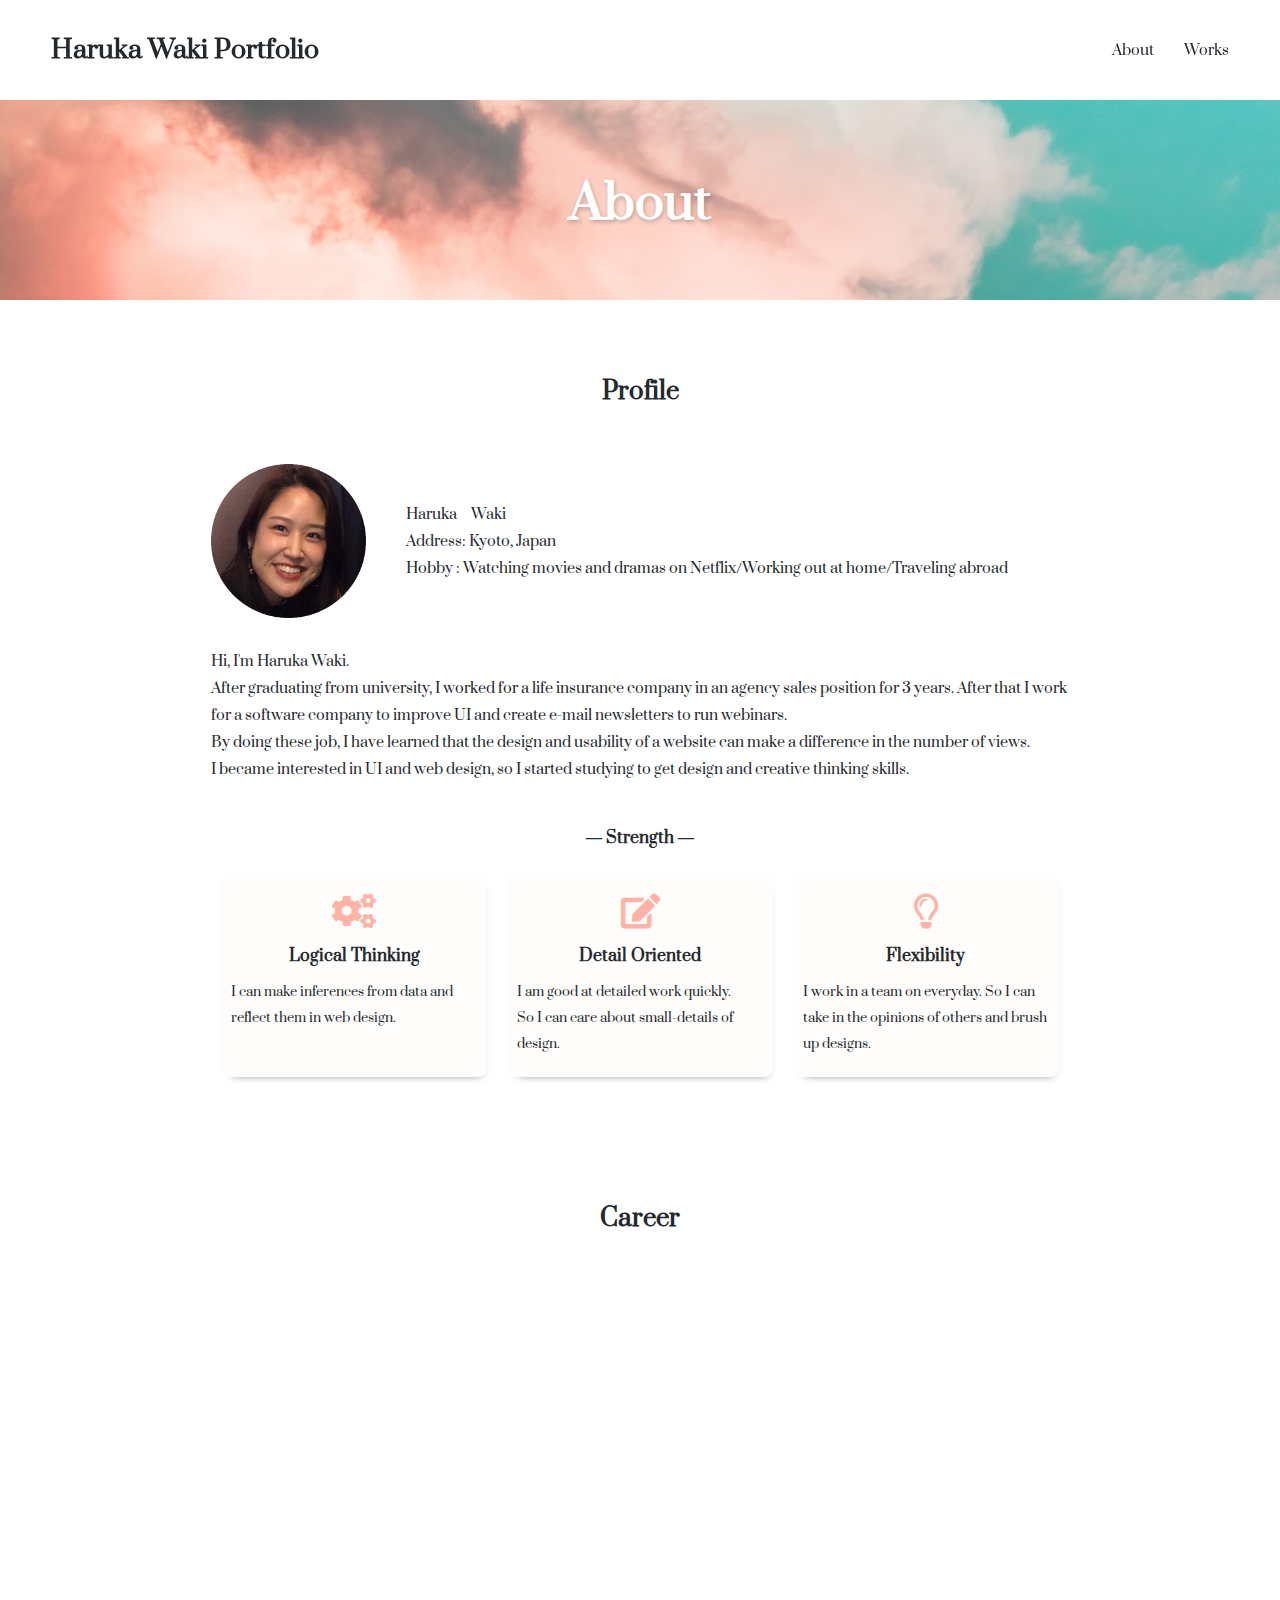
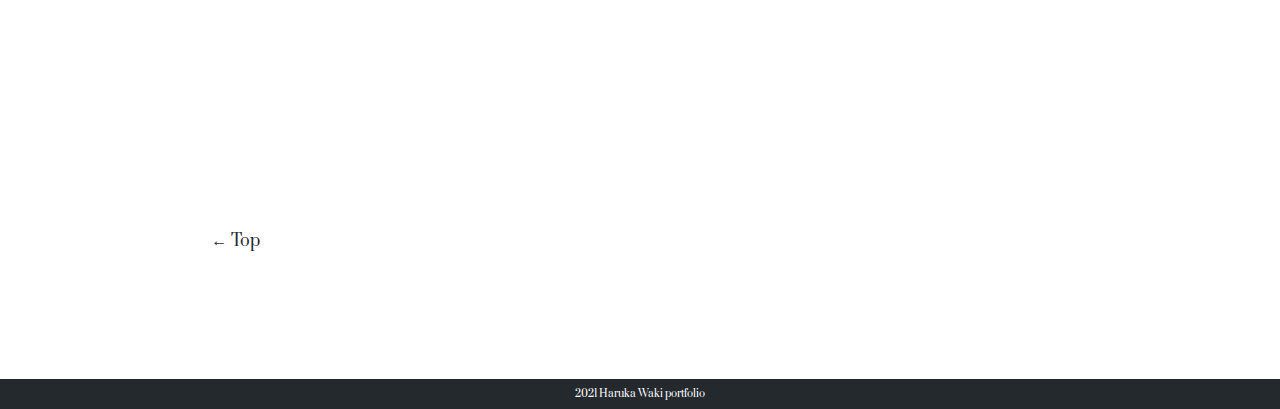
==== linkpage/about.html @ 8c644d42 "Add files via upload" ====
<!DOCTYPE html>
<html lang="ja" dir="ltr">
  <head>
    <meta charset="utf-8">
    <meta name="viewport" content="width=device-width, initial-scale=1.0, maximum-scale=1.0, minimum-scale=1.0">
    <link rel="stylesheet" href="../css/reset.css">
    <link rel="stylesheet" href="../css/works.css">
    <link rel="icon" type="image/x-icon" href="../portfolio/favicon.png">
    <link href="https://use.fontawesome.com/releases/v5.15.3/css/all.css" rel="stylesheet">
    <link href="https://fonts.googleapis.com/css2?family=Prata&display=swap" rel="stylesheet">
    <title>About - Haruka waki Portfolio</title>
  </head>
  <body>
    <header>
      <div class="head">
        <a href="../index.html" class="logo"><h1>Haruka Waki Portfolio</h1></a>
        <ul class="nav">
          <li><a href="about.html">About</a></li>
          <li><a href="../index.html#worksLink">Works</a></li>
        </ul>
      </div>
      <div id="drawerToggle">
        <span></span>
        <span></span>
        <span></span>
      </div>
      <ul class="spNav">
        <li><a href="about.html">About</a></li>
        <li><a href="../index.html#worksLink">Works</a></li>
      </ul>
      <div class="blackBg"></div>
    </header>
    <main>
      <div class="aboutBack"></div>
      <h1 class="subPageTitle">About</h1>
      <section>
        <h2>Profile</h2>
        <div class="profile">
          <img src="../portfolio/myphoto.png" alt="プロフィール写真">
          <div class="profList">
            <p>Haruka　Waki</p>
            <p>Address: Kyoto, Japan</p>
            <p>Hobby : Watching movies and dramas on Netflix/Working out at home/Traveling abroad</p>
          </div>
        </div>
        <div class="pofText">
          <p>Hi, I'm Haruka Waki.
          <br>After graduating from university, I worked for a life insurance company in an agency sales position for 3 years. After that I work for a software company to improve UI and create e-mail newsletters to run webinars.
          <br>By doing these job, I have learned that the design and usability of a website can make a difference in the number of views.
          <br>I became interested in UI and web design, so I started studying to get design and creative thinking skills. </p>
        </div>
        <div class="skills">
          <h3>― Strength ―</h3>
          <div class="skillList">
            <div class="skillDetail">
              <div class="skillIcon">
                <i class="fas fa-cogs"></i>
              </div>
              <h4>Logical Thinking</h4>
              <p>I can make inferences from data and reflect them in web design.</p>
            </div>
            <div class="skillDetail">
              <div class="skillIcon">
                <i class="fas fa-edit"></i>
              </div>
              <h4>Detail Oriented</h4>
              <p>I am good at detailed work quickly.<br>So I can care about small-details of design.</p>
            </div>
            <div class="skillDetail">
                <div class="skillIcon">
                  <i class="far fa-lightbulb"></i>
                </div>
              <h4>Flexibility</h4>
              <p>I work in a team on everyday. So I can take in the opinions of others and brush up designs.</p>
            </div>
          </div>
        </div>
      </section>
      <section>
        <h2>Career</h2>
        <dl class="carreer">
          <dt>Apr. 2016</dt>
          <dd>
            <span>Joined a life insurance company after graduating from university</span>
            <p>Worked for 3 years, experienced sales administration and agency sales.</p>
          </dd>
          <dt>Jul. 2019</dt>
          <dd>
            <span>Moved to a software company and was in charge of sales promotion planning.</span>
            <p>
              I improved the UI and created an e-mail newsletter to run webinars.
              <br>By these experience, I became interested in UI and web design.
            </p>
          </dd>
          <dt>Sep. 2020</dt>
          <dd>
            <span>Took web design classes at online school.</span>
            <p>I started studying to get design and creative thinking skills.
               <br>I completed it in about 2 months and continue to study by myself.</p>
          </dd>
          <dt>Apr. 2021</dt>
          <dd>
            <span>Transferred to a group company.</span>
            <p>I' still in the same charge now.</p>
          </dd>
        </dl>
      </section>
      <section>
        <a class="topBtn" href="../index.html">← Top</a>
      </section>
    </main>
    <footer>
      <p>2021 Haruka Waki portfolio</p>
    </footer>
    <script src = "../js/jquery-3.5.1.min.js"></script>
    <script src="../js/portfolio.js"></script>
  </body>
</html>
---- css/works.css ----
html {
  font-family: 'Prata', serif;
}

a {
  text-decoration: none;
}

li {
  list-style: none;
}

header {
  padding-bottom: 100px;
}

.head {
  height: 100px;
  box-sizing: border-box;
  margin: 0 auto;
  padding: 0 4%;
  width: 100%;
  display: flex;
  justify-content: space-between;
  align-items: center;
  color: #24292e;
  background-color: rgba(255,255,255,0.8);
  position: fixed;
  z-index: 1;
}

.logo {
  font-size: 25px;
  color: #24292e;
  animation: fadeIn 2s ease 0.2s 1 normal;
}

.topText {
  position: absolute;
  top: 40%;
  left: 10%;
  padding: 49px;
  color: #ffffff;
  text-shadow: 1px 2px 4px rgb(36,41,46,0.3);
  animation: fadeIn 2s ease 0.2s 1 normal;
}

@keyframes fadeIn {
0% {
  opacity: 0;
  transform: translate(0, 15px);
}
100% {
  opacity: 1;
}
}

.topText p {
  font-size: 50px;
}

.topText span {
  font-size: 20px;
}

.nav a {
  color: #24292e;
  font-size: 14.4px;
}

.nav a:hover {
  transition: all 0.2s ease;
  color: #FFCBBC;
  /* opacity: 0.8; */
}

.nav li {
  margin-left: 30px;
}

.nav {
  display: flex;
  align-items: center;
  animation: fadeIn 2s ease 0.2s 1 normal;
}

.spNav {
  background-color: rgba(255,255,255,1);
  box-sizing: border-box;
  position: fixed;
  top: 0;
  right: -100%;
  z-index: 2;
  width: 62%;
  height: 100vh;
  padding-top: 100px;
  transition: right 0.7s;
}

.spNav.sideOpen {
  right: 0;
}

.spNav a {
  color: #24292e;
  display: block;
  text-align: center;
  padding-bottom: 30px;
}

.blackBg {
  position: fixed;
  left: 0;
  top: 0;
  width: 100vw;
  height: 100vh;
  z-index: 1;
  background-color: #000000;
  opacity: 0;
  visibility: hidden;
  transition: all .6s;
}


.blackBg.sideOpen {
  opacity: 0.6;
  visibility: visible;
}

.mainVisual {
  background-image: url(../portfolio/mainvisual-pc.jpg);
  width: 100%;
  max-width: 1920px;
  height: calc(100vh - 220px);
  margin-bottom: 80px;
  background-size: cover;
  background-position: center;
  background-repeat: no-repeat;
  background-attachment: fixed;
}

section {
  max-width: 960px;
  box-sizing: border-box;
  padding: 0 4%;
  margin: 0 auto 130px;
  color: #24292e;
}

section ul {
  font-size: 14.4px;
}

section p {
  font-size: 14.4px;
  line-height: 27px;
}

section dl {
  font-size: 14.4px;
}

section h2 {
  font-size: 24px;
  text-align: center;
  margin-bottom: 60px;
}

.worksSubTitle {
  font-size: 17px;
  padding-bottom: 27px;
  text-align: center;
}

.uiMemo {
  text-align: center;
  padding-bottom: 40px;
}

.name {
  text-align: center;
}

.profile {
  margin-bottom: 30px;
  display: flex;
  align-items: center;
}

.profile img {
  width: 18%;
  padding-right: 40px;
}

.profText p {
  padding-bottom: 20px;
}

h3 {
  text-align: center;
  padding: 47px 0 27px;
}

.skillList {
  display: flex;
  box-sizing: border-box;
}

.skillIcon {
  text-align: center;
  padding-top: 20px;
}

.skillDetail {
  background-color: rgba(255, 239, 213, 0.1);
  box-shadow: 3px 7px 8px -9px rgba(0,0,0,0.6);
  border-radius: 8px;
  padding: 0 10px 20px;
  margin: 0 10px;
  flex: 1;
}

.skillDetail h4 {
  text-align: center;
  padding: 20px 0 15px;
}

.skillDetail p {
  font-size: 13px;
  line-height: 2;
}

i {
  color: #FFB3A6;
  font-size: 35px;
}


.btn {
  text-align: center;
  margin-top: 100px;
}

.btn a {
  color: #24292e;
  border: solid 1px;
  border-radius: 50px;
  padding: 4px 20px;
  font-size: 14.4px;
}

.btn a:hover {
  transition: all 2s ease;
  background-image: url(../portfolio/btn.jpg);
  background-size: cover;
  opacity: 0.8;

  background-repeat: no-repeat;
  background-position: bottom;
}

.worksSubTitle {
  padding: 15px 0 26px;
  font-size: 16px;
}

.imgList {
  display: flex;
  flex-wrap: wrap;
  justify-content: space-between;
}

.imgList li {
  width: 31%;
  margin-bottom: 23px;
  position: relative;
}

.imgList img {
  width: 100%;
}

.imgUiList {
  display: flex;
  flex-wrap: wrap;
  justify-content: center;
}

.imgUiList li {
  width: 31%;
  margin-bottom: 23px;
  position: relative;
}

.imgUiList img {
  width: 100%;
}

.imgList img:hover {
  opacity: 0.5;
  transition:	all 0.5s ease;
}

.imgUiList img:hover {
  opacity: 0.5;
  transition:	all 0.5s ease;
}

.topBtn {
  color: #24292e;
}

.topBtn:hover {
  opacity: 0.8;
}

footer {
  background-color: #24292e;
  padding: 10px 20px;
  font-size: 10px;
  color: #ffffff;
  text-align: center;
}

/* ここからAboutページのCSS */
.aboutBack {
  background-image: url(../portfolio/textback.jpg);
  width: 100%;
  max-width: 1920px;
  height: 200px;
  margin-bottom: 80px;
  background-size: cover;
  background-position-y: -389px;
  background-repeat: no-repeat;
  background-attachment: fixed;
  position: relative;
}

.subPageTitle {
  color: #ffffff;
  font-size: 48px;
  text-align: center;
  position: absolute;
  top: 180px;
  left: 0;
  right: 0;
  margin: auto;
  text-shadow: 1px 2px 4px rgb(36,41,46,0.3);
}

.carreer {
  display: flex;
  flex-wrap: wrap;
}

.carreer dt {
  width: 15%;
  position: relative;
  opacity: 0;
  transition: all 2s ease;
}

.carreer dt::before {
  content: "";
  width: 15px;
  height: 15px;
  display: block;
  background-color: #FFB3A6;
  border-radius: 50px;
  position: absolute;
  top: 0;
  left: 94%;
}

.carreer dd {
  width: 84%;
  padding: 0 0 35px 48px;
  margin-top: 15px;
  border-left: solid 1px rgba(36,41,46,0.5);
  box-sizing: border-box;
  opacity: 0;
  transition: all 2s ease;
}

.carreer p {
  line-height: 19px;
  padding-top: 10px;
  font-size: 13px;
}

/* ここからWorksページのcss */

.detailBack {
  background-image: url(../portfolio/textback.jpg);
  width: 100%;
  max-width: 1920px;
  height: 200px;
  margin-bottom: 80px;
  background-size: cover;
  background-position-y: -217px;
  background-repeat: no-repeat;
  background-attachment: fixed;
  position: relative;
}

.worksImg {
  margin: auto;
}

.worksImg Img {
  width: 100%;
}

.detail {
  margin: 35px auto;
  display: flex;
  justify-content: space-between;
  flex-wrap: wrap;
}

.detail dt {
  width: 25%;
}

.detail dd {
  width: 70%;
  padding-bottom: 20px;
}

.detail a {
  color: #24292e;
}

.detail span {
  margin-right: 5px;
}

.detail2 {
  margin: 70px auto 0;
  display: flex;
  justify-content: space-between;
  flex-wrap: wrap;
}

.detail2 dt {
  width: 25%;
}

.detail2 dd {
  width: 70%;
  padding-bottom: 20px;
}

.probrem {
  display: flex;
  flex-wrap: wrap;
}

.probrem li:nth-child(odd) {
  width: 5%;
}

.probrem li:nth-child(even) {
  width: 95%;
}

.white::before {
  content: "";
  display: inline-block;
  width: 15px;
  height: 15px;
  border: solid 1px rgba(36,41,46,0.7);
  background-color: #ffffff;
}

.green::before {
  content: "";
  display: inline-block;
  width: 15px;
  height: 15px;
  border: solid 1px #194923;
  background-color: #194923;
}

.mustard::before {
  content: "";
  display: inline-block;
  width: 15px;
  height: 15px;
  border: solid 1px #ca9e45;
  background-color: #ca9e45;
}

.black {
  content: "";
  display: inline-block;
  width: 15px;
  height: 15px;
  border: solid 1px #000000;
  background-color: #000000;
}

.orange {
  content: "";
  display: inline-block;
  width: 15px;
  height: 15px;
  border: solid 1px #f74e19;
  background-color: #f74e19;
}

.brown {
  content: "";
  display: inline-block;
  width: 15px;
  height: 15px;
  border: solid 1px #664433;
  background-color: #664433;
}

.yellow {
  content: "";
  display: inline-block;
  width: 15px;
  height: 15px;
  border: solid 1px #ffc107;
  background-color: #ffc107;
}

.pink {
  content: "";
  display: inline-block;
  width: 15px;
  height: 15px;
  border: solid 1px #E8CDCD;
  background-color: #E8CDCD;
}

.blue {
  content: "";
  display: inline-block;
  width: 15px;
  height: 15px;
  border: solid 1px #006be0;
  background-color: #006be0;
}

.gray {
  content: "";
  display: inline-block;
  width: 15px;
  height: 15px;
  border: solid 1px #f2f5f7;
  background-color: #f2f5f7;
}

.skyblue {
  content: "";
  display: inline-block;
  width: 15px;
  height: 15px;
  border: solid 1px #71B3C3;
  background-color: #71B3C3;
}

.pageImg {
  margin: auto;
}

.pageImg Img {
  width: 100%;
}



/* ここからタブレット画面の場合 */
@media screen and (max-width:768px), screen and (max-device-width: 1024px) {

  .mainVisual {
    background-attachment: scroll;
  }

  .aboutBack {
    background-attachment: scroll;
    background-position: bottom;
  }

  .detailBack {
    background-attachment: scroll;
    background-position: center;
  }


}

/* ここからスマホ画面 */
@media screen and (max-width:600px) {

 h1 {
    font-size: 17px;
  }

  header {
    padding-bottom: 80px;
  }

  .head {
    height: 80px;
  }

  .topText {
    font-size: 45px;
    top: 35%;
    left: -4%;
  }

  .nav {
    display: none;
  }

  section ul {
    font-size: 13px;
  }

  section p {
    font-size: 13px;
    line-height: 24px;
  }

  section dl {
    font-size: 13px;
  }

 .profile img {
    width: 33%;
    padding-right: 10px;
  }

  .imgList li {
    width: 100%;
  }

.imgUiList li {
    width: 100%;
  }

.uiMemo {
    text-align: left;
  }

 h3 {
    font-size: 14px;
  }

  .skillList {
    flex-direction: column;
  }

  #drawerToggle {
    z-index: 3;
    position: fixed;
    top: 3.2%;
    right: 4%;
    animation: fadeIn 2s ease 0.2s 1 normal;
  }

  #drawerToggle span {
    width: 24px;
    height: 1px;
    display: block;
    background-color: #24292e;
    margin-bottom: 9px;
    transition: all 0.3s ease;
  }

  #drawerToggle.open {
    margin-left: 46px;
  }

  #drawerToggle.open span {
   top: 9px;
   right: 1px;
   position: absolute;
  }

  #drawerToggle.open span:first-child {
    transform: rotate(45deg);
  }

  #drawerToggle.open span:nth-child(2) {
    display: none;
  }

  #drawerToggle.open span:last-child {
    transform: rotate(-45deg);
  }

/* Aboutページのスマホ画面 */

  .subPageTitle {
    top: 138px;
  }

  .aboutBack {
    height: 150px;
  }

  .carreer {
    flex-direction: column;
  }
　
　.carreer p {
    font-size: 12px;
  }

  .carreer dt {
    width: 100%;
    padding: 0 0 0 17px;
  }

  .carreer dt::before {
    top: 0px;
    left: -7px;
  }

  .carreer dd {
    width: 100%;
    padding: 12px 0 35px 48px;
    margin-top: 2px;
  }

  .detailBack {
    height: 150px;
  }

/* worksページのスマホ画面 */
  .worksImg {
    width: 100%;
  }

  .detail {
    width: 100%;
  }

  .pageImg {
    width: 100%;
  }

}
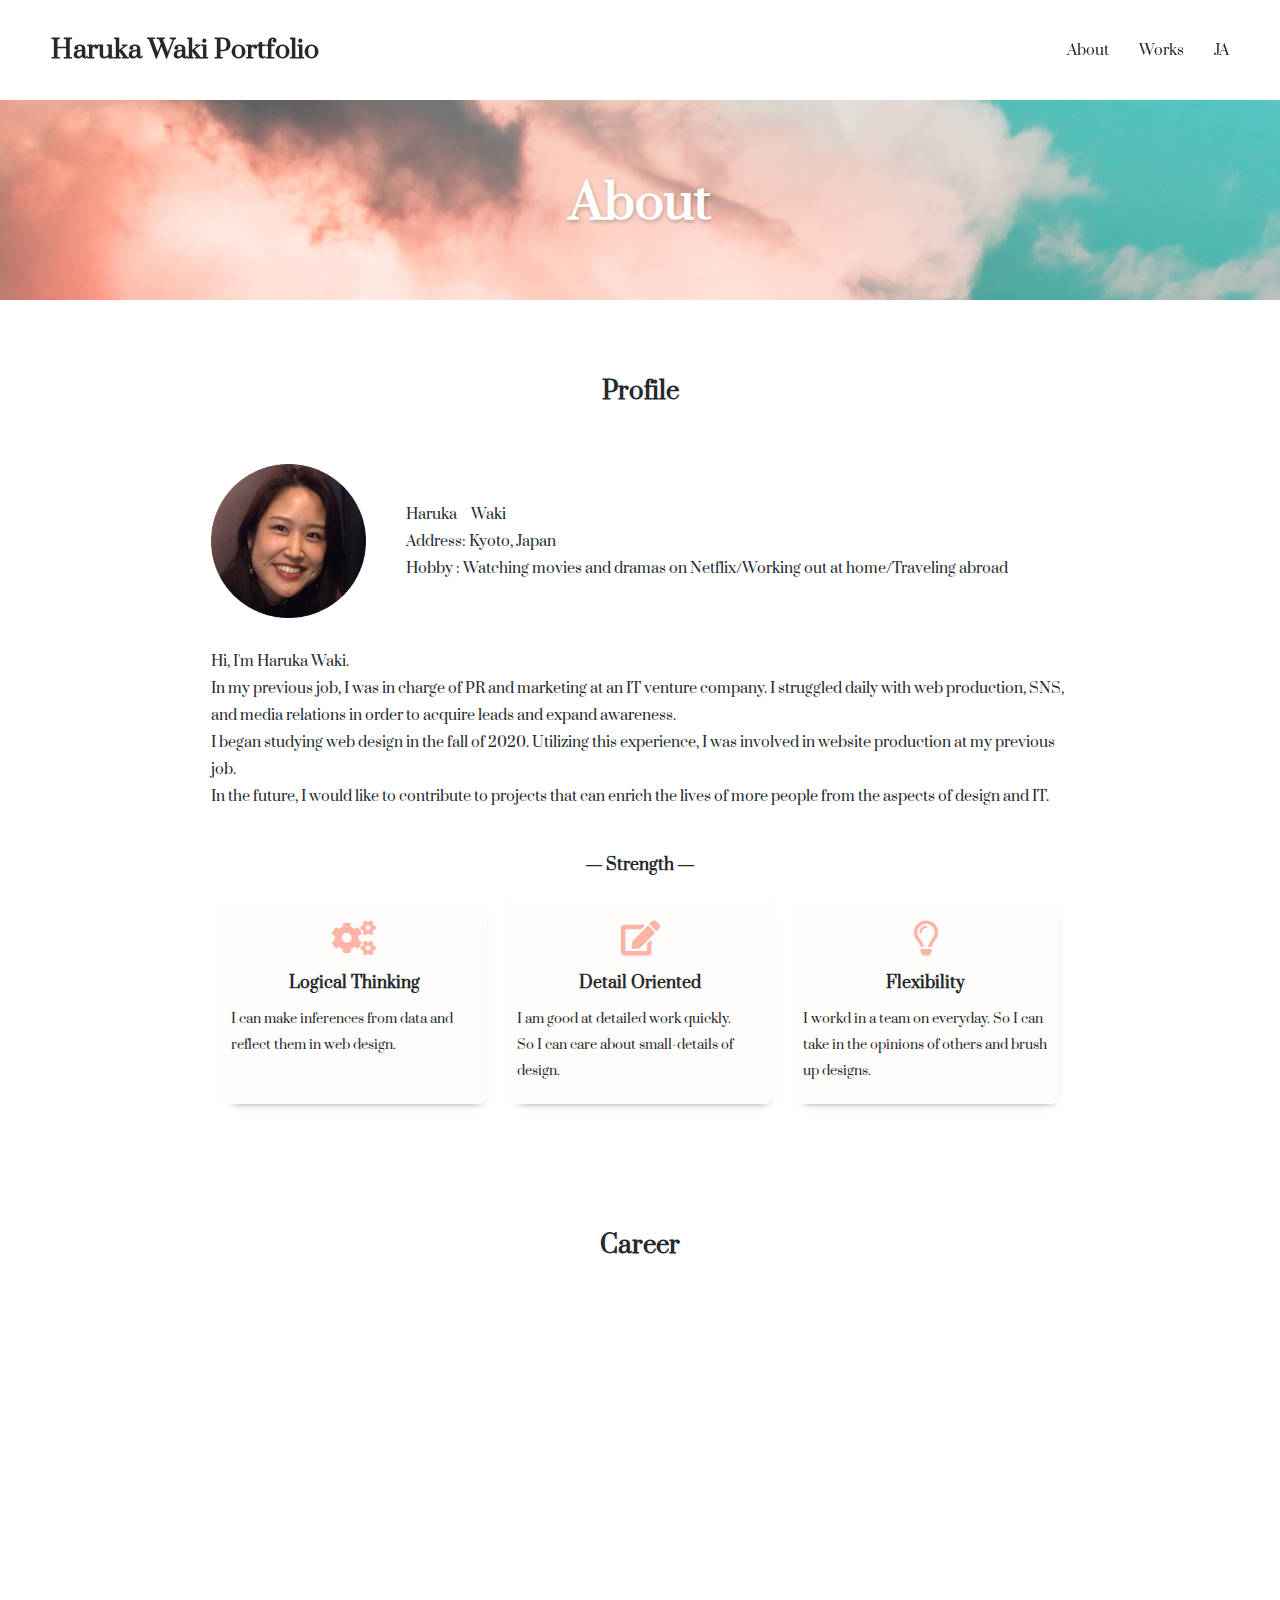
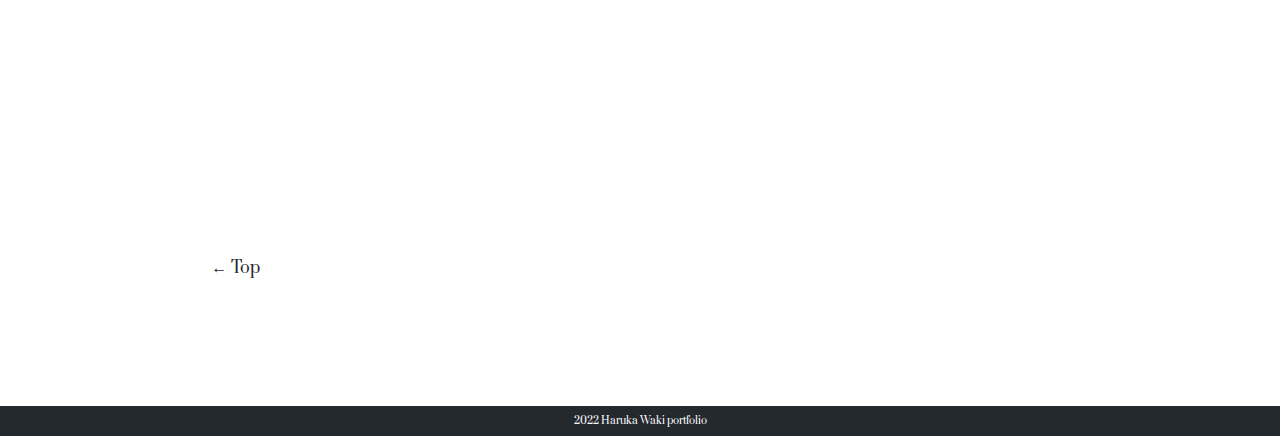
==== commit 093d9dcd: "Update about.html" ====
--- a/linkpage/about.html
+++ b/linkpage/about.html
@@ -17,6 +17,7 @@
         <ul class="nav">
           <li><a href="about.html">About</a></li>
           <li><a href="../index.html#worksLink">Works</a></li>
+          <li><a href="https://waki-h.github.io/myportfolio/linkpage/about.html">JA</a></li>
         </ul>
       </div>
       <div id="drawerToggle">
@@ -27,6 +28,7 @@
       <ul class="spNav">
         <li><a href="about.html">About</a></li>
         <li><a href="../index.html#worksLink">Works</a></li>
+        <li><a href="https://waki-h.github.io/myportfolio/linkpage/about.html">JA</a></li>
       </ul>
       <div class="blackBg"></div>
     </header>
@@ -45,9 +47,9 @@
         </div>
         <div class="pofText">
           <p>Hi, I'm Haruka Waki.
-          <br>After graduating from university, I worked for a life insurance company in an agency sales position for 3 years. After that I work for a software company to improve UI and create e-mail newsletters to run webinars.
-          <br>By doing these job, I have learned that the design and usability of a website can make a difference in the number of views.
-          <br>I became interested in UI and web design, so I started studying to get design and creative thinking skills. </p>
+          <br>In my previous job, I was in charge of PR and marketing at an IT venture company. I struggled daily with web production, SNS, and media relations in order to acquire leads and expand awareness.
+          <br>I began studying web design in the fall of 2020. Utilizing this experience, I was involved in website production at my previous job.
+          <br>In the future, I would like to contribute to projects that can enrich the lives of more people from the aspects of design and IT.</p>
         </div>
         <div class="skills">
           <h3>― Strength ―</h3>
@@ -71,7 +73,7 @@
                   <i class="far fa-lightbulb"></i>
                 </div>
               <h4>Flexibility</h4>
-              <p>I work in a team on everyday. So I can take in the opinions of others and brush up designs.</p>
+              <p>I workd in a team on everyday. So I can take in the opinions of others and brush up designs.</p>
             </div>
           </div>
         </div>
@@ -86,22 +88,22 @@
           </dd>
           <dt>Jul. 2019</dt>
           <dd>
-            <span>Moved to a software company and was in charge of sales promotion planning.</span>
+            <span>Changed my job to a software company and was in charge of sales promotion planning.</span>
             <p>
-              I improved the UI and created an e-mail newsletter to run webinars.
+              Improved the UI and created newsletters to run webinars.
               <br>By these experience, I became interested in UI and web design.
             </p>
           </dd>
           <dt>Sep. 2020</dt>
           <dd>
             <span>Took web design classes at online school.</span>
-            <p>I started studying to get design and creative thinking skills.
-               <br>I completed it in about 2 months and continue to study by myself.</p>
+            <p>Started studying to get design and creative thinking skills.
+               <br>Completed it in about 2 months and continue to study by myself.</p>
           </dd>
-          <dt>Apr. 2021</dt>
+          <dt>Apr. 2022</dt>
           <dd>
-            <span>Transferred to a group company.</span>
-            <p>I' still in the same charge now.</p>
+            <span>Changed my job to an IT venture company and was in charge of  PR and marketing.</span>
+            <p>Web production, exhibition planning, advertising management, etc.</p>
           </dd>
         </dl>
       </section>
@@ -110,7 +112,7 @@
       </section>
     </main>
     <footer>
-      <p>2021 Haruka Waki portfolio</p>
+      <p>2022 Haruka Waki portfolio</p>
     </footer>
     <script src = "../js/jquery-3.5.1.min.js"></script>
     <script src="../js/portfolio.js"></script>
